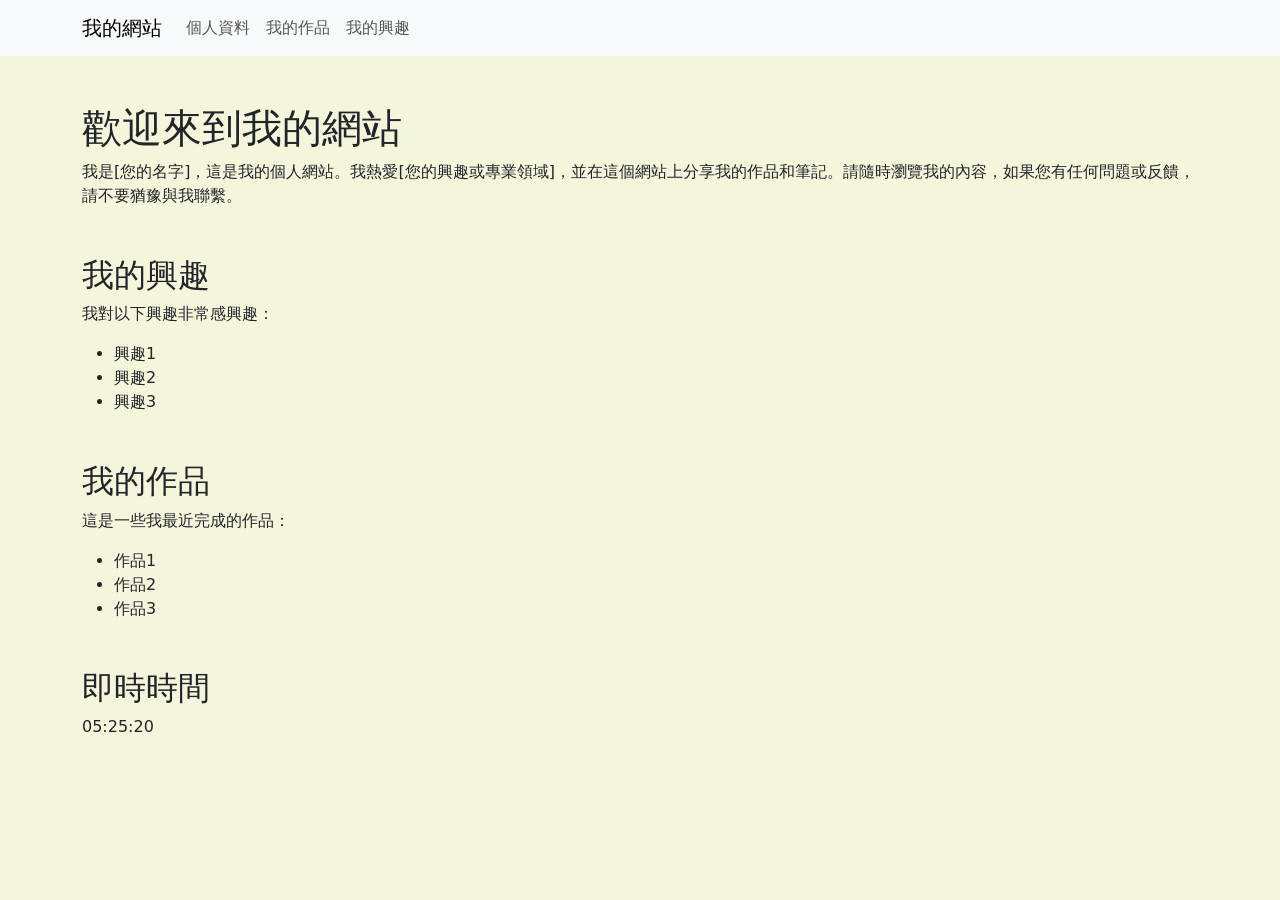
==== index.html @ 60eba224 "Add files via upload" ====
<!DOCTYPE html>
<html lang="en">
<head>
    <meta charset="UTF-8">
    <meta name="viewport" content="width=device-width, initial-scale=1.0">
    <title>我的網站</title>
    <!-- 引入 Bootstrap CSS 檔案 -->
    <link rel="stylesheet" href="https://cdn.jsdelivr.net/npm/bootstrap@5.3.0/dist/css/bootstrap.min.css">
    <link rel="stylesheet" href="githubweb.css">
</head>
<body>

<!-- 導覽列 -->
<nav class="navbar navbar-expand-lg navbar-light bg-light">
    <div class="container">
        <a class="navbar-brand" href="#">我的網站</a>
        <button class="navbar-toggler" type="button" data-bs-toggle="collapse" data-bs-target="#navbarNav" aria-controls="navbarNav" aria-expanded="false" aria-label="Toggle navigation">
            <span class="navbar-toggler-icon"></span>
        </button>
        <div class="collapse navbar-collapse" id="navbarNav">
            <ul class="navbar-nav">
                <!-- 連結1：個人資料 -->
                <li class="nav-item">
                    <a class="nav-link" href="#myself">個人資料</a>
                </li>
                <!-- 連結2：我的作品 -->
                <li class="nav-item">
                    <a class="nav-link" href="#mywork">我的作品</a>
                </li>
                <!-- 連結3：我的筆記 -->
                <li class="nav-item">
                    <a class="nav-link" href="#myhobby">我的興趣</a>
                </li>
            </ul>
        </div>
    </div>
</nav>

<!-- 自我介紹 -->
<div class="container mt-5" id="myself">
    <h1>歡迎來到我的網站</h1>
    <p>我是[您的名字]，這是我的個人網站。我熱愛[您的興趣或專業領域]，並在這個網站上分享我的作品和筆記。請隨時瀏覽我的內容，如果您有任何問題或反饋，請不要猶豫與我聯繫。</p>
</div>

<!-- 興趣 -->
<div class="container mt-5" id="myhobby">
    <h2>我的興趣</h2>
    <p>我對以下興趣非常感興趣：</p>
    <ul>
        <li>興趣1</li>
        <li>興趣2</li>
        <li>興趣3</li>
        <!-- 在這裡添加更多興趣 -->
    </ul>
</div>

<!-- 作品 -->
<div class="container mt-5" id="mywork">
    <h2>我的作品</h2>
    <p>這是一些我最近完成的作品：</p>
    <ul>
        <li>作品1</li>
        <li>作品2</li>
        <li>作品3</li>
        <!-- 在這裡添加更多作品 -->
    </ul>
</div>

<!-- 即時時間 -->
<div class="container mt-5">
    <h2>即時時間</h2>
    <p id="current-time"></p>
</div>

<!-- 引入 Bootstrap JavaScript 檔案（必要時） -->
<script src="https://cdn.jsdelivr.net/npm/bootstrap@5.3.0/dist/js/bootstrap.min.js"></script>

<!-- JavaScript 來顯示即時時間 -->
<script>
    function updateTime() {
        const currentTimeElement = document.getElementById("current-time");
        const now = new Date();
        const hours = now.getHours().toString().padStart(2, "0");
        const minutes = now.getMinutes().toString().padStart(2, "0");
        const seconds = now.getSeconds().toString().padStart(2, "0");
        currentTimeElement.textContent = `${hours}:${minutes}:${seconds}`;
    }

    // 更新時間每秒一次
    setInterval(updateTime, 1000);

    // 初始呼叫以顯示當前時間
    updateTime();
</script>
</body>
</html>
---- githubweb.css ----
body{
    background-color: beige;
}
nav{
    color: bisque;
}
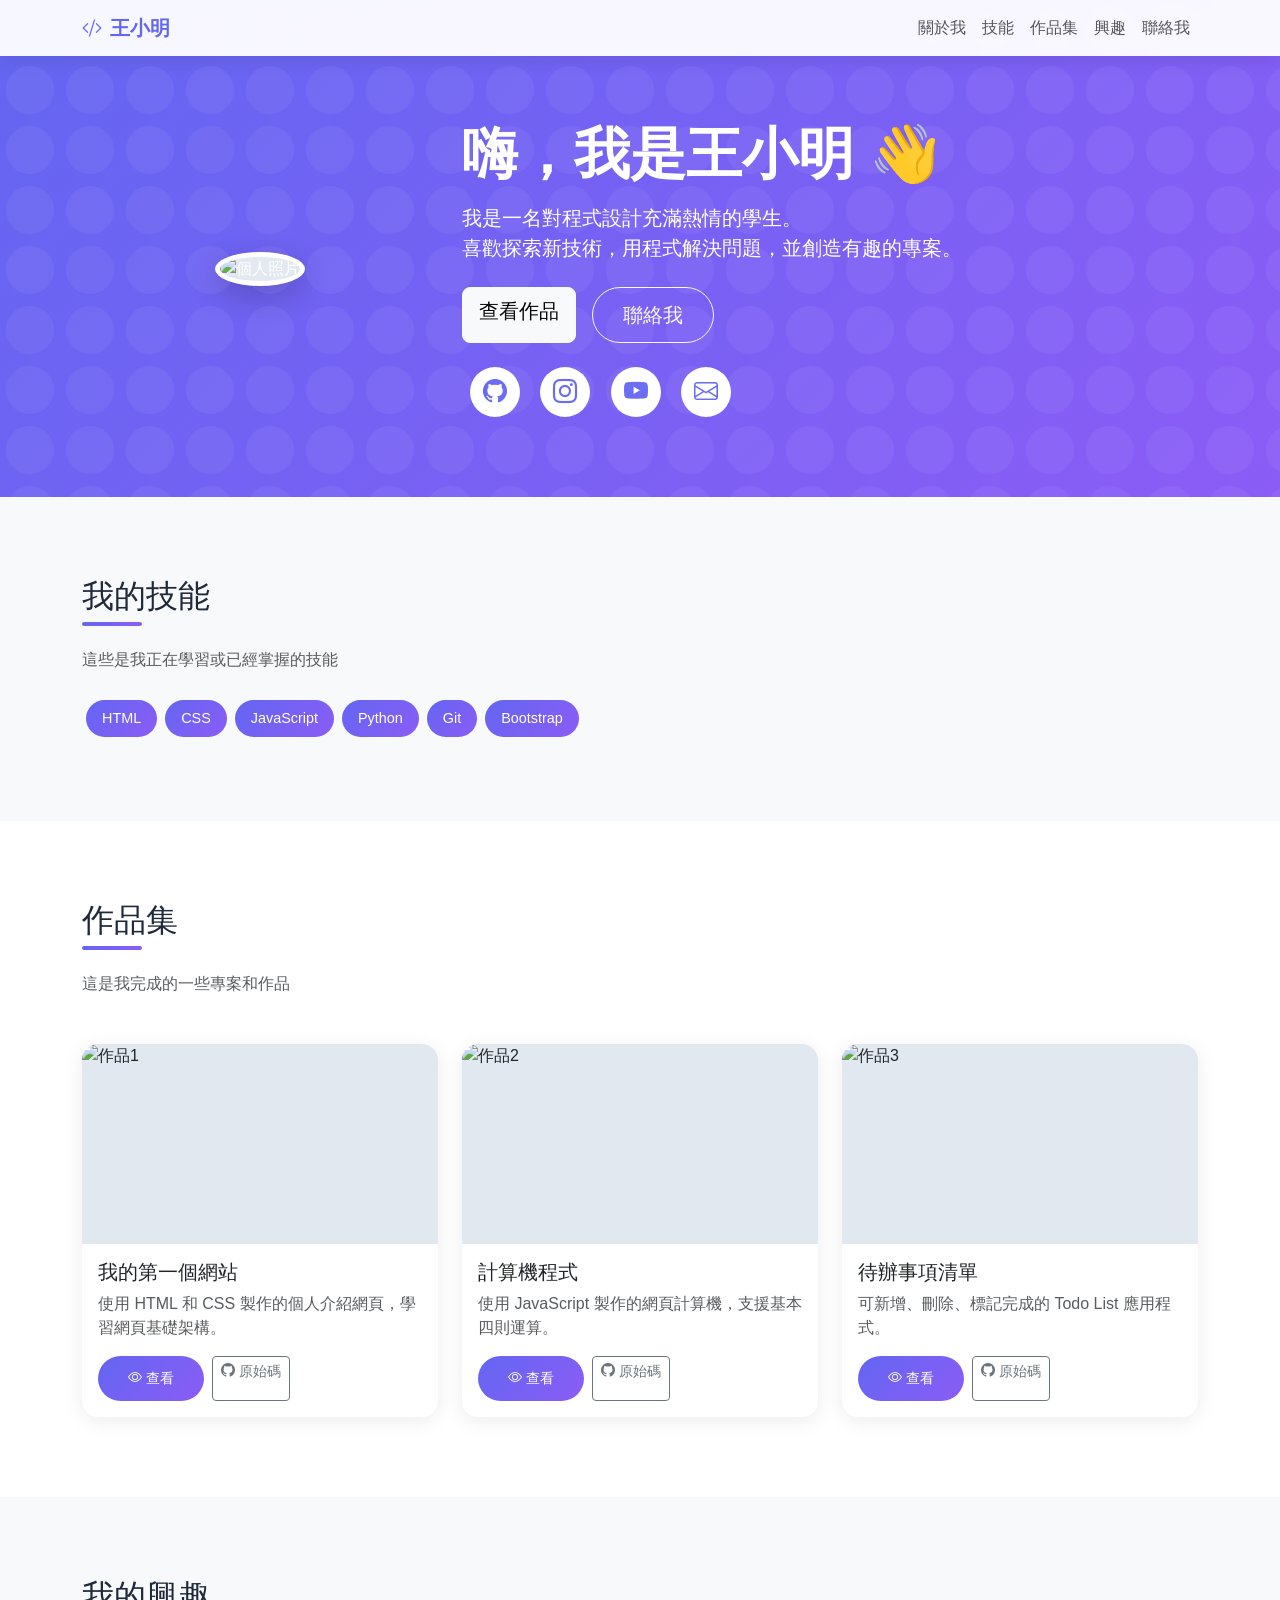
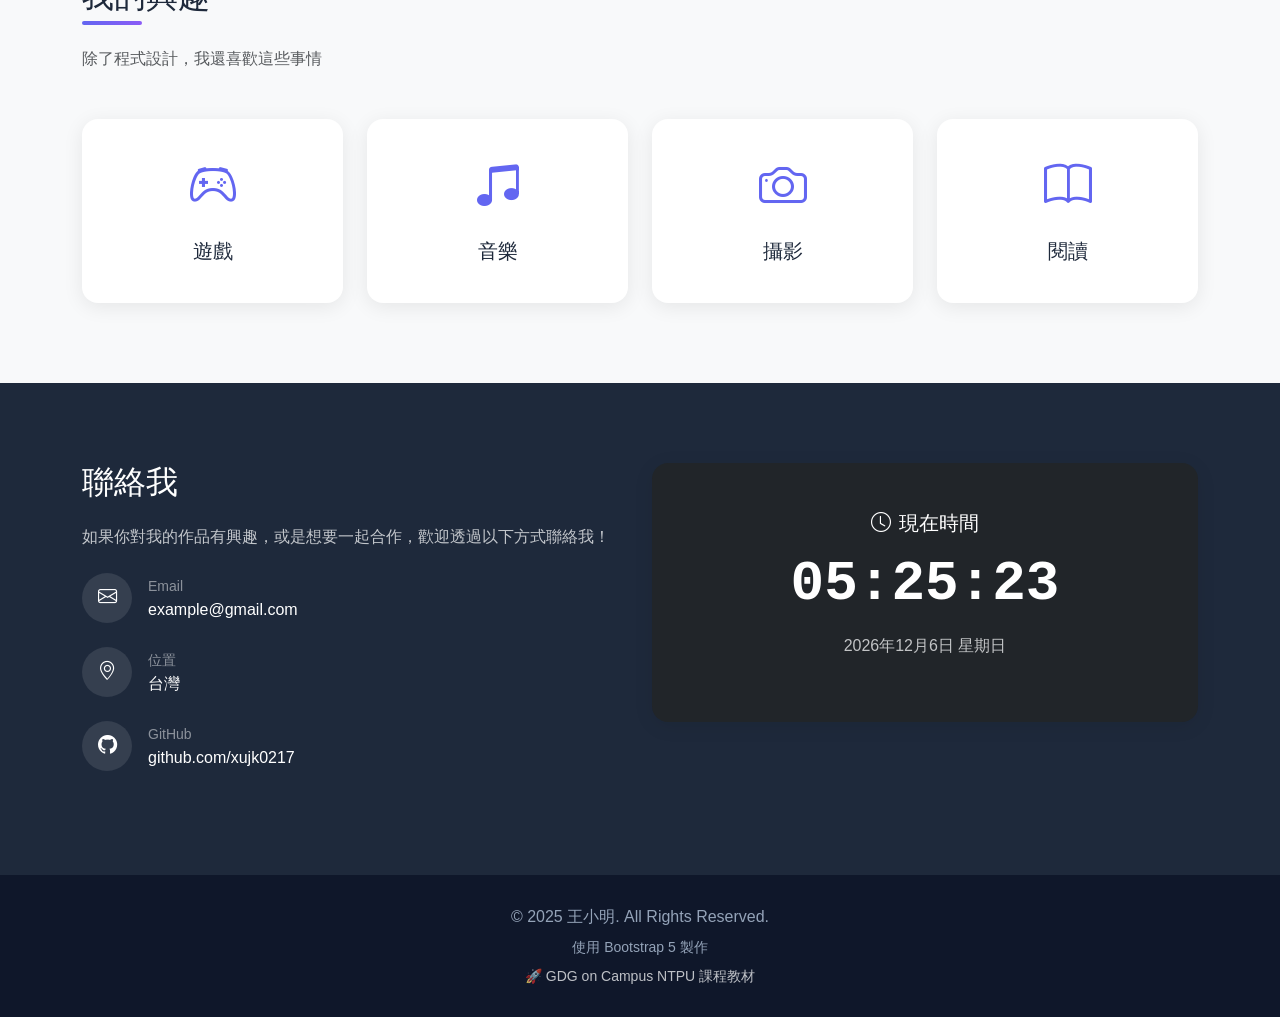
==== commit a5ebfff9: "feat: 轉換成 GDG on Campus NTPU 個人網站教學模板 - 重構網站為完整的個人作品集模板   - Hero 區塊含大頭照和自我介紹   - 技能標籤展示區   - 作品集卡片（含" ====
--- a/index.html
+++ b/index.html
@@ -1,96 +1,381 @@
 <!DOCTYPE html>
-<html lang="en">
+<html lang="zh-TW">
 <head>
     <meta charset="UTF-8">
     <meta name="viewport" content="width=device-width, initial-scale=1.0">
-    <title>我的網站</title>
-    <!-- 引入 Bootstrap CSS 檔案 -->
+    
+    <!-- ========== ✏️ 修改這裡：網站標題 ========== -->
+    <!-- 範例：我的個人網站 | 王小明 -->
+    <title>我的個人網站 | 王小明</title>
+    <meta name="description" content="這是我的個人作品集網站">
+    
+    <!-- 引入 Bootstrap CSS -->
     <link rel="stylesheet" href="https://cdn.jsdelivr.net/npm/bootstrap@5.3.0/dist/css/bootstrap.min.css">
-    <link rel="stylesheet" href="githubweb.css">
+    <!-- 引入 Bootstrap Icons -->
+    <link rel="stylesheet" href="https://cdn.jsdelivr.net/npm/bootstrap-icons@1.11.0/font/bootstrap-icons.css">
+    <!-- 引入自訂樣式 -->
+    <link rel="stylesheet" href="style.css">
 </head>
 <body>
 
-<!-- 導覽列 -->
-<nav class="navbar navbar-expand-lg navbar-light bg-light">
-    <div class="container">
-        <a class="navbar-brand" href="#">我的網站</a>
-        <button class="navbar-toggler" type="button" data-bs-toggle="collapse" data-bs-target="#navbarNav" aria-controls="navbarNav" aria-expanded="false" aria-label="Toggle navigation">
+<!-- ==================== 導覽列 ==================== -->
+<nav class="navbar navbar-expand-lg navbar-light fixed-top">
+    <div class="container">
+        <!-- ✏️ 修改這裡：網站名稱/Logo -->
+        <!-- 範例：王小明 -->
+        <a class="navbar-brand" href="#">
+            <i class="bi bi-code-slash me-2"></i>王小明
+        </a>
+        <button class="navbar-toggler" type="button" data-bs-toggle="collapse" data-bs-target="#navbarNav">
             <span class="navbar-toggler-icon"></span>
         </button>
         <div class="collapse navbar-collapse" id="navbarNav">
-            <ul class="navbar-nav">
-                <!-- 連結1：個人資料 -->
-                <li class="nav-item">
-                    <a class="nav-link" href="#myself">個人資料</a>
-                </li>
-                <!-- 連結2：我的作品 -->
-                <li class="nav-item">
-                    <a class="nav-link" href="#mywork">我的作品</a>
-                </li>
-                <!-- 連結3：我的筆記 -->
-                <li class="nav-item">
-                    <a class="nav-link" href="#myhobby">我的興趣</a>
+            <ul class="navbar-nav ms-auto">
+                <li class="nav-item">
+                    <a class="nav-link" href="#about">關於我</a>
+                </li>
+                <li class="nav-item">
+                    <a class="nav-link" href="#skills">技能</a>
+                </li>
+                <li class="nav-item">
+                    <a class="nav-link" href="#works">作品集</a>
+                </li>
+                <li class="nav-item">
+                    <a class="nav-link" href="#hobbies">興趣</a>
+                </li>
+                <li class="nav-item">
+                    <a class="nav-link" href="#contact">聯絡我</a>
                 </li>
             </ul>
         </div>
     </div>
 </nav>
 
-<!-- 自我介紹 -->
-<div class="container mt-5" id="myself">
-    <h1>歡迎來到我的網站</h1>
-    <p>我是[您的名字]，這是我的個人網站。我熱愛[您的興趣或專業領域]，並在這個網站上分享我的作品和筆記。請隨時瀏覽我的內容，如果您有任何問題或反饋，請不要猶豫與我聯繫。</p>
-</div>
-
-<!-- 興趣 -->
-<div class="container mt-5" id="myhobby">
-    <h2>我的興趣</h2>
-    <p>我對以下興趣非常感興趣：</p>
-    <ul>
-        <li>興趣1</li>
-        <li>興趣2</li>
-        <li>興趣3</li>
-        <!-- 在這裡添加更多興趣 -->
-    </ul>
-</div>
-
-<!-- 作品 -->
-<div class="container mt-5" id="mywork">
-    <h2>我的作品</h2>
-    <p>這是一些我最近完成的作品：</p>
-    <ul>
-        <li>作品1</li>
-        <li>作品2</li>
-        <li>作品3</li>
-        <!-- 在這裡添加更多作品 -->
-    </ul>
-</div>
-
-<!-- 即時時間 -->
-<div class="container mt-5">
-    <h2>即時時間</h2>
-    <p id="current-time"></p>
-</div>
-
-<!-- 引入 Bootstrap JavaScript 檔案（必要時） -->
-<script src="https://cdn.jsdelivr.net/npm/bootstrap@5.3.0/dist/js/bootstrap.min.js"></script>
-
-<!-- JavaScript 來顯示即時時間 -->
+<!-- ==================== Hero 區塊（個人介紹） ==================== -->
+<section class="hero-section" id="about">
+    <div class="container">
+        <div class="row align-items-center">
+            <div class="col-lg-4 text-center mb-4 mb-lg-0">
+                <!-- ✏️ 修改這裡：替換成你的大頭照 URL -->
+                <!-- 範例：https://i.imgur.com/xxxxxxx.jpg 或上傳到 GitHub 後使用相對路徑 images/photo.jpg -->
+                <img src="https://via.placeholder.com/180" alt="個人照片" class="profile-img">
+            </div>
+            <div class="col-lg-8 text-center text-lg-start">
+                <!-- ✏️ 修改這裡：你的名字和自我介紹 -->
+                <!-- 範例：嗨，我是王小明 👋 -->
+                <h1 class="display-4 fw-bold mb-3">嗨，我是王小明 👋</h1>
+                <!-- ✏️ 修改這裡：自我介紹內容 -->
+                <p class="lead mb-4">
+                    我是一名對程式設計充滿熱情的學生。<br>
+                    喜歡探索新技術，用程式解決問題，並創造有趣的專案。
+                </p>
+                <div class="d-flex flex-wrap justify-content-center justify-content-lg-start gap-3">
+                    <a href="#works" class="btn btn-light btn-lg">查看作品</a>
+                    <a href="#contact" class="btn btn-outline-light btn-lg">聯絡我</a>
+                </div>
+                
+                <!-- 社交媒體連結 -->
+                <div class="mt-4">
+                    <!-- ✏️ 修改這裡：替換成你的社交媒體連結 -->
+                    <!-- 範例：https://github.com/xujk0217 -->
+                    <a href="https://github.com/xujk0217" class="social-link" target="_blank" title="GitHub">
+                        <i class="bi bi-github"></i>
+                    </a>
+                    <!-- 範例：https://www.instagram.com/your_username -->
+                    <a href="https://www.instagram.com/your_username" class="social-link" target="_blank" title="Instagram">
+                        <i class="bi bi-instagram"></i>
+                    </a>
+                    <!-- 範例：https://www.youtube.com/@your_channel -->
+                    <a href="https://www.youtube.com/@your_channel" class="social-link" target="_blank" title="YouTube">
+                        <i class="bi bi-youtube"></i>
+                    </a>
+                    <!-- 範例：mailto:example@gmail.com -->
+                    <a href="mailto:example@gmail.com" class="social-link" title="Email">
+                        <i class="bi bi-envelope"></i>
+                    </a>
+                </div>
+            </div>
+        </div>
+    </div>
+</section>
+
+<!-- ==================== 技能區塊 ==================== -->
+<section id="skills" class="bg-light">
+    <div class="container">
+        <h2 class="section-title">我的技能</h2>
+        <p class="text-muted mb-4">這些是我正在學習或已經掌握的技能</p>
+        
+        <div class="d-flex flex-wrap">
+            <!-- ✏️ 修改這裡：替換成你的技能 -->
+            <!-- 複製 <span class="skill-badge">技能名稱</span> 來新增更多 -->
+            <span class="skill-badge">HTML</span>
+            <span class="skill-badge">CSS</span>
+            <span class="skill-badge">JavaScript</span>
+            <span class="skill-badge">Python</span>
+            <span class="skill-badge">Git</span>
+            <span class="skill-badge">Bootstrap</span>
+            <!-- 更多技能範例：React、Vue、Node.js、Java、C++、Photoshop、Figma -->
+        </div>
+    </div>
+</section>
+
+<!-- ==================== 作品集區塊 ==================== -->
+<section id="works">
+    <div class="container">
+        <h2 class="section-title">作品集</h2>
+        <p class="text-muted mb-5">這是我完成的一些專案和作品</p>
+        
+        <div class="row g-4">
+            <!-- ✏️ 作品卡片 1（複製整個 col-md-6 區塊可新增更多作品） -->
+            <div class="col-md-6 col-lg-4">
+                <div class="card h-100">
+                    <!-- ✏️ 修改這裡：作品截圖 URL -->
+                    <!-- 範例：images/project1.png 或 https://i.imgur.com/xxxxxxx.png -->
+                    <img src="https://via.placeholder.com/400x200" class="card-img-top" alt="作品1">
+                    <div class="card-body">
+                        <!-- ✏️ 修改這裡：作品名稱 -->
+                        <h5 class="card-title">我的第一個網站</h5>
+                        <!-- ✏️ 修改這裡：作品描述 -->
+                        <p class="card-text text-muted">使用 HTML 和 CSS 製作的個人介紹網頁，學習網頁基礎架構。</p>
+                        <div class="d-flex gap-2">
+                            <!-- ✏️ 修改這裡：作品展示連結 -->
+                            <!-- 範例：https://xujk0217.github.io/project1/ -->
+                            <a href="https://xujk0217.github.io/project1/" class="btn btn-primary btn-sm">
+                                <i class="bi bi-eye me-1"></i>查看
+                            </a>
+                            <!-- ✏️ 修改這裡：GitHub 原始碼連結 -->
+                            <!-- 範例：https://github.com/xujk0217/project1 -->
+                            <a href="https://github.com/xujk0217/project1" class="btn btn-outline-secondary btn-sm">
+                                <i class="bi bi-github me-1"></i>原始碼
+                            </a>
+                        </div>
+                    </div>
+                </div>
+            </div>
+            
+            <!-- ✏️ 作品卡片 2 -->
+            <div class="col-md-6 col-lg-4">
+                <div class="card h-100">
+                    <img src="https://via.placeholder.com/400x200" class="card-img-top" alt="作品2">
+                    <div class="card-body">
+                        <h5 class="card-title">計算機程式</h5>
+                        <p class="card-text text-muted">使用 JavaScript 製作的網頁計算機，支援基本四則運算。</p>
+                        <div class="d-flex gap-2">
+                            <a href="#" class="btn btn-primary btn-sm">
+                                <i class="bi bi-eye me-1"></i>查看
+                            </a>
+                            <a href="#" class="btn btn-outline-secondary btn-sm">
+                                <i class="bi bi-github me-1"></i>原始碼
+                            </a>
+                        </div>
+                    </div>
+                </div>
+            </div>
+            
+            <!-- ✏️ 作品卡片 3 -->
+            <div class="col-md-6 col-lg-4">
+                <div class="card h-100">
+                    <img src="https://via.placeholder.com/400x200" class="card-img-top" alt="作品3">
+                    <div class="card-body">
+                        <h5 class="card-title">待辦事項清單</h5>
+                        <p class="card-text text-muted">可新增、刪除、標記完成的 Todo List 應用程式。</p>
+                        <div class="d-flex gap-2">
+                            <a href="#" class="btn btn-primary btn-sm">
+                                <i class="bi bi-eye me-1"></i>查看
+                            </a>
+                            <a href="#" class="btn btn-outline-secondary btn-sm">
+                                <i class="bi bi-github me-1"></i>原始碼
+                            </a>
+                        </div>
+                    </div>
+                </div>
+            </div>
+            
+            <!-- 💡 提示：複製上面任一個 col-md-6 區塊可以新增更多作品 -->
+        </div>
+    </div>
+</section>
+
+<!-- ==================== 興趣區塊 ==================== -->
+<section id="hobbies" class="bg-light">
+    <div class="container">
+        <h2 class="section-title">我的興趣</h2>
+        <p class="text-muted mb-5">除了程式設計，我還喜歡這些事情</p>
+        
+        <div class="row g-4">
+            <!-- ✏️ 興趣 1（複製整個 col-6 區塊可新增更多興趣） -->
+            <!-- 圖示參考：https://icons.getbootstrap.com/ -->
+            <div class="col-6 col-md-4 col-lg-3">
+                <div class="hobby-card">
+                    <!-- ✏️ 修改這裡：更換圖示 class -->
+                    <!-- 常用圖示：bi-controller(遊戲) bi-music-note-beamed(音樂) bi-camera(攝影) bi-book(閱讀)
+                         bi-bicycle(騎車) bi-film(電影) bi-palette(繪畫) bi-code-slash(程式) bi-cup-hot(咖啡) -->
+                    <div class="hobby-icon">
+                        <i class="bi bi-controller"></i>
+                    </div>
+                    <!-- ✏️ 修改這裡：興趣名稱 -->
+                    <h5>遊戲</h5>
+                </div>
+            </div>
+            
+            <!-- ✏️ 興趣 2 -->
+            <div class="col-6 col-md-4 col-lg-3">
+                <div class="hobby-card">
+                    <div class="hobby-icon">
+                        <i class="bi bi-music-note-beamed"></i>
+                    </div>
+                    <h5>音樂</h5>
+                </div>
+            </div>
+            
+            <!-- ✏️ 興趣 3 -->
+            <div class="col-6 col-md-4 col-lg-3">
+                <div class="hobby-card">
+                    <div class="hobby-icon">
+                        <i class="bi bi-camera"></i>
+                    </div>
+                    <h5>攝影</h5>
+                </div>
+            </div>
+            
+            <!-- ✏️ 興趣 4 -->
+            <div class="col-6 col-md-4 col-lg-3">
+                <div class="hobby-card">
+                    <div class="hobby-icon">
+                        <i class="bi bi-book"></i>
+                    </div>
+                    <h5>閱讀</h5>
+                </div>
+            </div>
+            
+            <!-- 💡 提示：複製上面任一個 col-6 區塊可以新增更多興趣 -->
+        </div>
+    </div>
+</section>
+
+<!-- ==================== 聯絡我區塊 ==================== -->
+<section id="contact" class="contact-section">
+    <div class="container">
+        <div class="row">
+            <div class="col-lg-6 mb-5 mb-lg-0">
+                <h2 class="mb-4">聯絡我</h2>
+                <p class="text-light opacity-75 mb-4">
+                    如果你對我的作品有興趣，或是想要一起合作，歡迎透過以下方式聯絡我！
+                </p>
+                
+                <!-- ✏️ 修改這裡：你的聯絡資訊 -->
+                <div class="contact-item">
+                    <div class="contact-icon">
+                        <i class="bi bi-envelope"></i>
+                    </div>
+                    <div>
+                        <small class="text-light opacity-50">Email</small>
+                        <!-- ✏️ 範例：example@gmail.com -->
+                        <p class="mb-0">example@gmail.com</p>
+                    </div>
+                </div>
+                
+                <div class="contact-item">
+                    <div class="contact-icon">
+                        <i class="bi bi-geo-alt"></i>
+                    </div>
+                    <div>
+                        <small class="text-light opacity-50">位置</small>
+                        <!-- ✏️ 範例：台北、台灣 -->
+                        <p class="mb-0">台灣</p>
+                    </div>
+                </div>
+                
+                <div class="contact-item">
+                    <div class="contact-icon">
+                        <i class="bi bi-github"></i>
+                    </div>
+                    <div>
+                        <small class="text-light opacity-50">GitHub</small>
+                        <!-- ✏️ 範例：github.com/xujk0217 -->
+                        <p class="mb-0">github.com/xujk0217</p>
+                    </div>
+                </div>
+            </div>
+            
+            <div class="col-lg-6">
+                <!-- 即時時間小工具 -->
+                <div class="card bg-dark text-white border-0">
+                    <div class="card-body text-center py-5">
+                        <h5 class="mb-3">
+                            <i class="bi bi-clock me-2"></i>現在時間
+                        </h5>
+                        <p id="current-time" class="display-4 fw-bold mb-3" style="font-family: monospace;"></p>
+                        <p id="current-date" class="text-light opacity-75"></p>
+                    </div>
+                </div>
+            </div>
+        </div>
+    </div>
+</section>
+
+<!-- ==================== 頁尾 ==================== -->
+<footer>
+    <div class="container">
+        <!-- ✏️ 修改這裡：你的名字 -->
+        <!-- 範例：© 2025 王小明. All Rights Reserved. -->
+        <p class="mb-2">© 2025 王小明. All Rights Reserved.</p>
+        <p class="small mb-2">使用 Bootstrap 5 製作</p>
+        <p class="small mb-0">
+            <a href="https://www.instagram.com/gdg.ntpu/" target="_blank" class="text-light opacity-75 text-decoration-none">
+                🚀 GDG on Campus NTPU 課程教材
+            </a>
+        </p>
+    </div>
+</footer>
+
+<!-- 引入 Bootstrap JavaScript -->
+<script src="https://cdn.jsdelivr.net/npm/bootstrap@5.3.0/dist/js/bootstrap.bundle.min.js"></script>
+
 <script>
+    // 即時時間功能
     function updateTime() {
-        const currentTimeElement = document.getElementById("current-time");
         const now = new Date();
+        
+        // 更新時間
         const hours = now.getHours().toString().padStart(2, "0");
         const minutes = now.getMinutes().toString().padStart(2, "0");
         const seconds = now.getSeconds().toString().padStart(2, "0");
-        currentTimeElement.textContent = `${hours}:${minutes}:${seconds}`;
+        document.getElementById("current-time").textContent = `${hours}:${minutes}:${seconds}`;
+        
+        // 更新日期
+        const options = { year: 'numeric', month: 'long', day: 'numeric', weekday: 'long' };
+        document.getElementById("current-date").textContent = now.toLocaleDateString('zh-TW', options);
     }
-
-    // 更新時間每秒一次
+    
+    // 每秒更新一次
     setInterval(updateTime, 1000);
-
-    // 初始呼叫以顯示當前時間
     updateTime();
+    
+    // 導覽列滾動效果
+    window.addEventListener('scroll', function() {
+        const navbar = document.querySelector('.navbar');
+        if (window.scrollY > 50) {
+            navbar.style.boxShadow = '0 2px 20px rgba(0,0,0,0.15)';
+        } else {
+            navbar.style.boxShadow = '0 2px 20px rgba(0,0,0,0.1)';
+        }
+    });
+    
+    // 平滑滾動
+    document.querySelectorAll('a[href^="#"]').forEach(anchor => {
+        anchor.addEventListener('click', function (e) {
+            e.preventDefault();
+            const target = document.querySelector(this.getAttribute('href'));
+            if (target) {
+                target.scrollIntoView({
+                    behavior: 'smooth',
+                    block: 'start'
+                });
+            }
+        });
+    });
 </script>
+
 </body>
 </html>
--- a/style.css
+++ b/style.css
@@ -0,0 +1,234 @@
+/* ========================================
+   個人網站樣式表
+   ======================================== */
+
+/* ========== 主色調設定 ========== */
+/* 修改這裡可以改變網站整體配色 */
+:root {
+    --primary-color: #6366f1;      /* 主色：紫藍色 */
+    --secondary-color: #8b5cf6;    /* 副色：淺紫色 */
+    --dark-color: #1e293b;         /* 深色：用於文字 */
+    --light-color: #f8fafc;        /* 淺色：用於背景 */
+}
+
+/* 其他配色參考：
+   藍色系：--primary-color: #3b82f6; --secondary-color: #60a5fa;
+   綠色系：--primary-color: #10b981; --secondary-color: #34d399;
+   粉色系：--primary-color: #ec4899; --secondary-color: #f472b6;
+   橘色系：--primary-color: #f97316; --secondary-color: #fb923c;
+   
+   🌟 Google 配色（GDG 推薦）：
+   Google 藍：--primary-color: #4285F4; --secondary-color: #5a9bf6;
+   Google 紅：--primary-color: #EA4335; --secondary-color: #ef6b5f;
+   Google 黃：--primary-color: #FBBC05; --secondary-color: #fcc934;
+   Google 綠：--primary-color: #34A853; --secondary-color: #4fbb6e;
+*/
+
+/* ========== 基本設定 ========== */
+body {
+    font-family: 'Noto Sans TC', sans-serif;
+    color: var(--dark-color);
+}
+
+/* ========== 導覽列 ========== */
+.navbar {
+    background: rgba(255, 255, 255, 0.95) !important;
+    backdrop-filter: blur(10px);
+    box-shadow: 0 2px 20px rgba(0,0,0,0.1);
+}
+
+.navbar-brand {
+    font-weight: 700;
+    color: var(--primary-color) !important;
+}
+
+.nav-link {
+    font-weight: 500;
+    transition: color 0.3s;
+}
+
+.nav-link:hover {
+    color: var(--primary-color) !important;
+}
+
+/* ========== Hero 區塊（頁面頂部） ========== */
+.hero-section {
+    background: linear-gradient(135deg, var(--primary-color), var(--secondary-color));
+    color: white;
+    padding: 120px 0 80px;
+    position: relative;
+    overflow: hidden;
+}
+
+.hero-section::before {
+    content: '';
+    position: absolute;
+    top: 0;
+    left: 0;
+    right: 0;
+    bottom: 0;
+    background: url('data:image/svg+xml,<svg xmlns="http://www.w3.org/2000/svg" viewBox="0 0 100 100"><circle cx="50" cy="50" r="40" fill="rgba(255,255,255,0.05)"/></svg>');
+    background-size: 60px;
+}
+
+/* 個人照片樣式 */
+.profile-img {
+    width: 180px;
+    height: 180px;
+    border-radius: 50%;
+    border: 5px solid white;
+    box-shadow: 0 10px 30px rgba(0,0,0,0.2);
+    object-fit: cover;
+    background-color: #e2e8f0;
+}
+
+/* ========== 區塊標題 ========== */
+.section-title {
+    position: relative;
+    display: inline-block;
+    margin-bottom: 2rem;
+}
+
+.section-title::after {
+    content: '';
+    position: absolute;
+    bottom: -10px;
+    left: 0;
+    width: 60px;
+    height: 4px;
+    background: linear-gradient(90deg, var(--primary-color), var(--secondary-color));
+    border-radius: 2px;
+}
+
+/* ========== 卡片樣式 ========== */
+.card {
+    border: none;
+    border-radius: 16px;
+    box-shadow: 0 4px 20px rgba(0,0,0,0.08);
+    transition: transform 0.3s, box-shadow 0.3s;
+    overflow: hidden;
+}
+
+.card:hover {
+    transform: translateY(-5px);
+    box-shadow: 0 10px 40px rgba(0,0,0,0.15);
+}
+
+.card-img-top {
+    height: 200px;
+    object-fit: cover;
+    background-color: #e2e8f0;
+}
+
+/* ========== 技能標籤 ========== */
+.skill-badge {
+    display: inline-block;
+    padding: 8px 16px;
+    margin: 4px;
+    background: linear-gradient(135deg, var(--primary-color), var(--secondary-color));
+    color: white;
+    border-radius: 20px;
+    font-size: 0.9rem;
+    font-weight: 500;
+}
+
+/* ========== 興趣卡片 ========== */
+.hobby-card {
+    text-align: center;
+    padding: 2rem;
+    background: white;
+    border-radius: 16px;
+    box-shadow: 0 4px 20px rgba(0,0,0,0.08);
+    transition: transform 0.3s;
+}
+
+.hobby-card:hover {
+    transform: translateY(-5px);
+}
+
+.hobby-icon {
+    font-size: 3rem;
+    color: var(--primary-color);
+    margin-bottom: 1rem;
+}
+
+/* ========== 社交媒體連結 ========== */
+.social-link {
+    display: inline-flex;
+    align-items: center;
+    justify-content: center;
+    width: 50px;
+    height: 50px;
+    border-radius: 50%;
+    background: white;
+    color: var(--primary-color);
+    font-size: 1.5rem;
+    margin: 0 8px;
+    transition: all 0.3s;
+    text-decoration: none;
+}
+
+.social-link:hover {
+    background: var(--primary-color);
+    color: white;
+    transform: translateY(-3px);
+}
+
+/* ========== 聯絡區塊 ========== */
+.contact-section {
+    background: var(--dark-color);
+    color: white;
+    padding: 80px 0;
+}
+
+.contact-item {
+    display: flex;
+    align-items: center;
+    margin-bottom: 1.5rem;
+}
+
+.contact-icon {
+    width: 50px;
+    height: 50px;
+    background: rgba(255,255,255,0.1);
+    border-radius: 50%;
+    display: flex;
+    align-items: center;
+    justify-content: center;
+    margin-right: 1rem;
+    font-size: 1.2rem;
+}
+
+/* ========== 頁尾 ========== */
+footer {
+    background: #0f172a;
+    color: #94a3b8;
+    padding: 30px 0;
+    text-align: center;
+}
+
+/* ========== 區塊間距 ========== */
+section {
+    padding: 80px 0;
+}
+
+/* ========== 按鈕樣式 ========== */
+.btn-primary {
+    background: linear-gradient(135deg, var(--primary-color), var(--secondary-color));
+    border: none;
+    padding: 12px 30px;
+    border-radius: 30px;
+    font-weight: 500;
+    transition: all 0.3s;
+}
+
+.btn-primary:hover {
+    transform: translateY(-2px);
+    box-shadow: 0 5px 20px rgba(99, 102, 241, 0.4);
+}
+
+.btn-outline-light {
+    border-radius: 30px;
+    padding: 12px 30px;
+    font-weight: 500;
+}
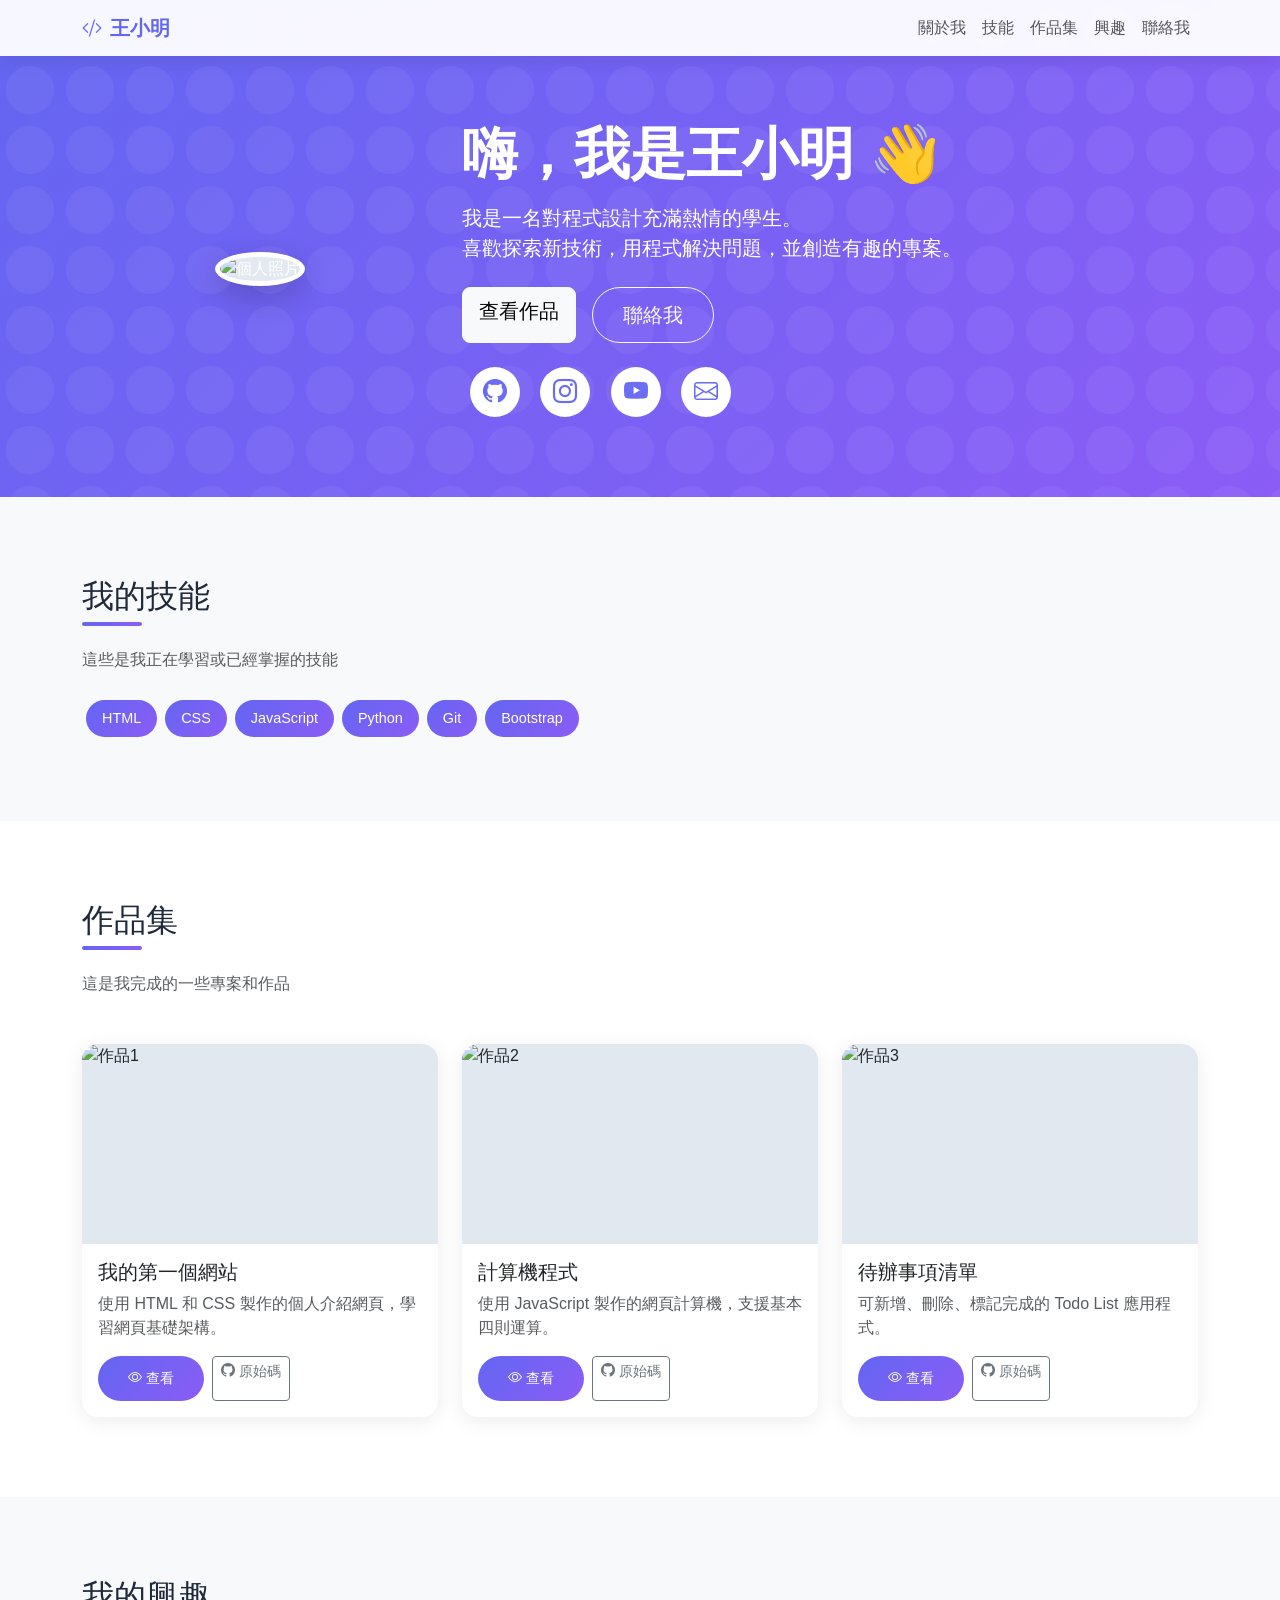
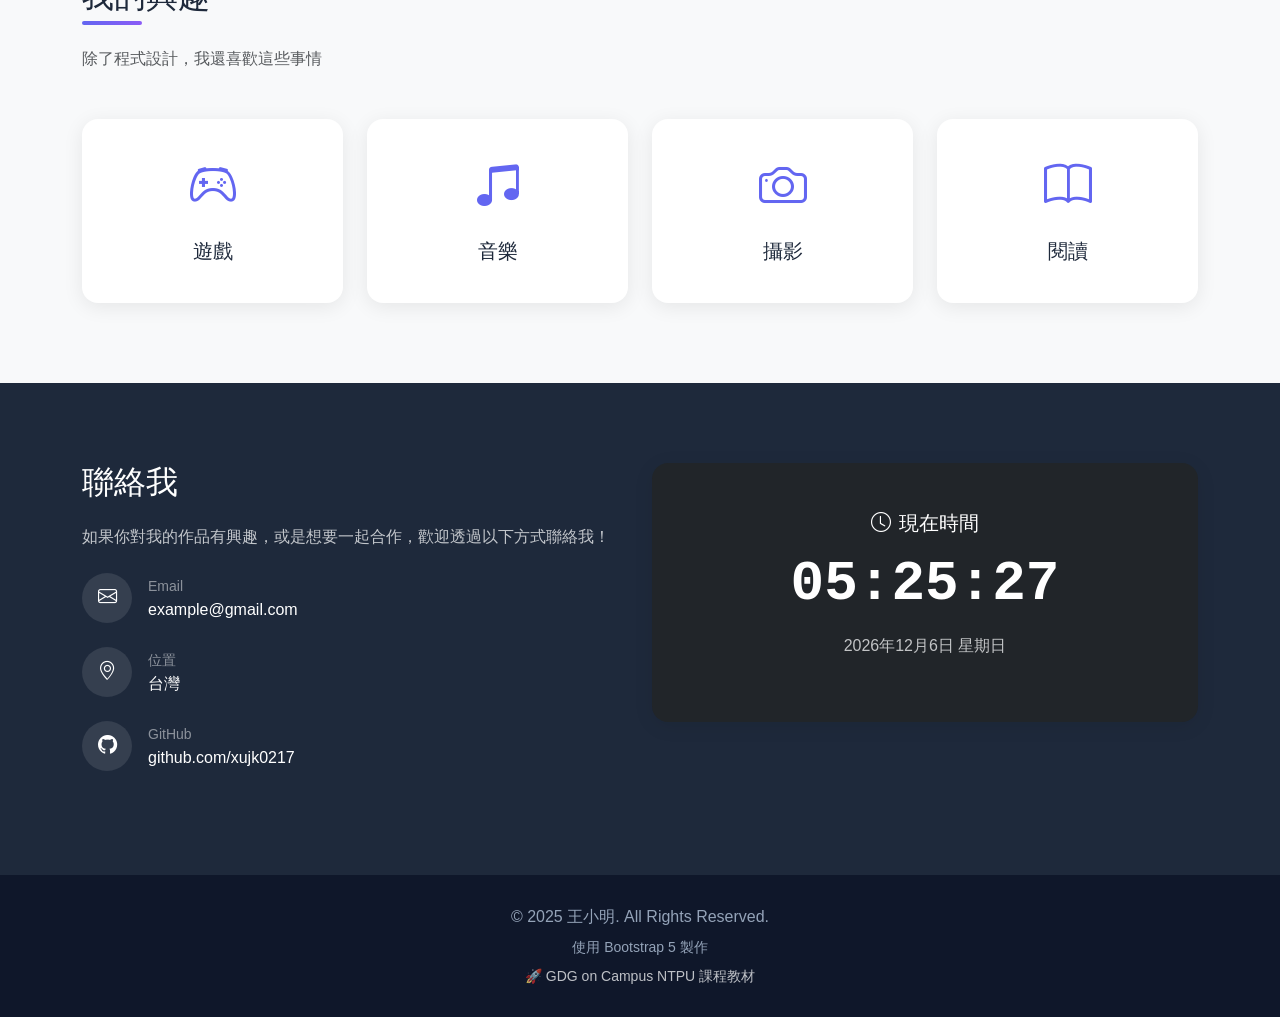
==== commit 7587410e: "Update index.html" ====
--- a/index.html
+++ b/index.html
@@ -6,7 +6,7 @@
     
     <!-- ========== ✏️ 修改這裡：網站標題 ========== -->
     <!-- 範例：我的個人網站 | 王小明 -->
-    <title>我的個人網站 | 王小明</title>
+    <title>我的個人網站 | 廖苡媃</title>
     <meta name="description" content="這是我的個人作品集網站">
     
     <!-- 引入 Bootstrap CSS -->
